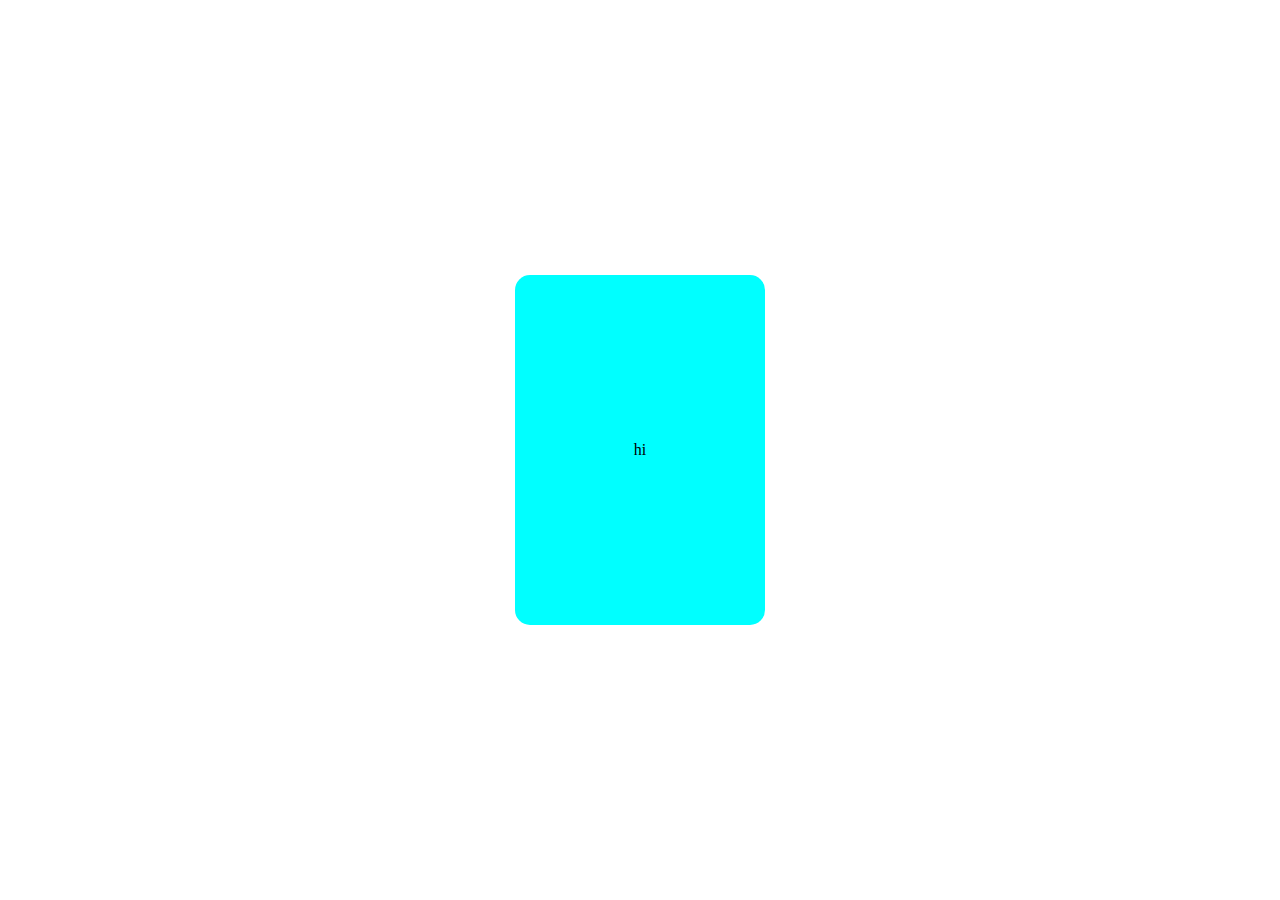
==== Battery Indicator/index.html @ 07c637db "initial commit" ====
<!DOCTYPE html>
<html lang="en">
<head>
    <meta charset="UTF-8">
    <meta name="viewport" content="width=device-width, initial-scale=1.0">
    <title>Battery Indicator</title>
    <link rel="stylesheet" href="style.css">
</head>
<body>
    <div class="box">
        <p>hi</p>
    </div>
</body>
</html>
---- Battery Indicator/style.css ----
*{
    margin: 0;
    padding: 0;
}
body{
    height: 100vh;
    display: flex;
    justify-content: center;
    align-items: center;
}
.box{
    width: 250px;
    height: 350px;
    background-color: aqua;
    display: flex;
    justify-content: center;
    align-items: center;
    border-radius: 15px;
}
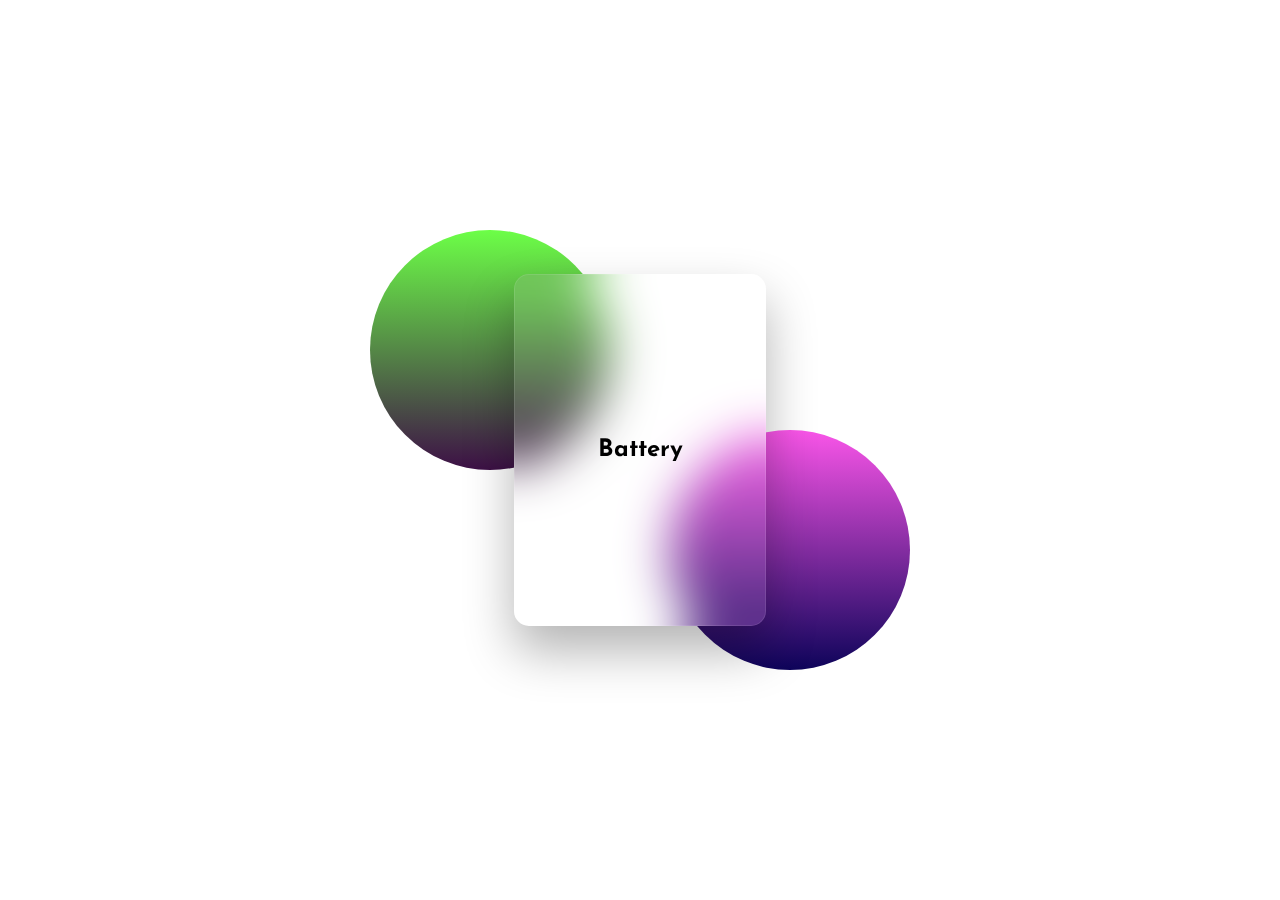
==== commit 80745de4: "z-index issue fixed" ====
--- a/Battery Indicator/index.html
+++ b/Battery Indicator/index.html
@@ -7,8 +7,10 @@
     <link rel="stylesheet" href="style.css">
 </head>
 <body>
-    <div class="box">
-        <p>hi</p>
+    <div class="sec">
+        <div class="box">
+            <h2>Battery</h2>
+        </div>
     </div>
 </body>
 </html>--- a/Battery Indicator/style.css
+++ b/Battery Indicator/style.css
@@ -1,19 +1,52 @@
-*{
+@import url('https://fonts.googleapis.com/css2?family=Josefin+Sans:ital,wght@0,100..700;1,100..700&display=swap');
+
+* {
     margin: 0;
     padding: 0;
+    font-family: "Josefin Sans", sans-serif;
+    font-optical-sizing: auto;
+    font-style: normal;
 }
-body{
+
+.sec {
     height: 100vh;
     display: flex;
     justify-content: center;
     align-items: center;
 }
-.box{
+
+.box {
+    position: relative;
     width: 250px;
     height: 350px;
-    background-color: aqua;
+    background-color: rgba(255, 255, 255, 0.1);
+    box-shadow: 0 25px 50px rgba(0, 0, 0, 0.297);
+    border: 1px solid rgba(255, 255, 255, 0.1);
+    z-index: 1;
+    backdrop-filter: blur(25px);
     display: flex;
     justify-content: center;
     align-items: center;
     border-radius: 15px;
-}+}
+
+.sec::before,
+.sec::after {
+    content: "";
+    position: absolute;
+    border-radius: 50%;
+}
+
+.sec::before {
+    width: 240px;
+    height: 240px;
+    background: linear-gradient(#6cff47, #3d1046);
+    transform: translate(-150px, -100px);
+}
+
+.sec::after {
+    width: 240px;
+    height: 240px;
+    background: linear-gradient(#f955e8, #0e045a);
+    transform: translate(150px, 100px);
+}
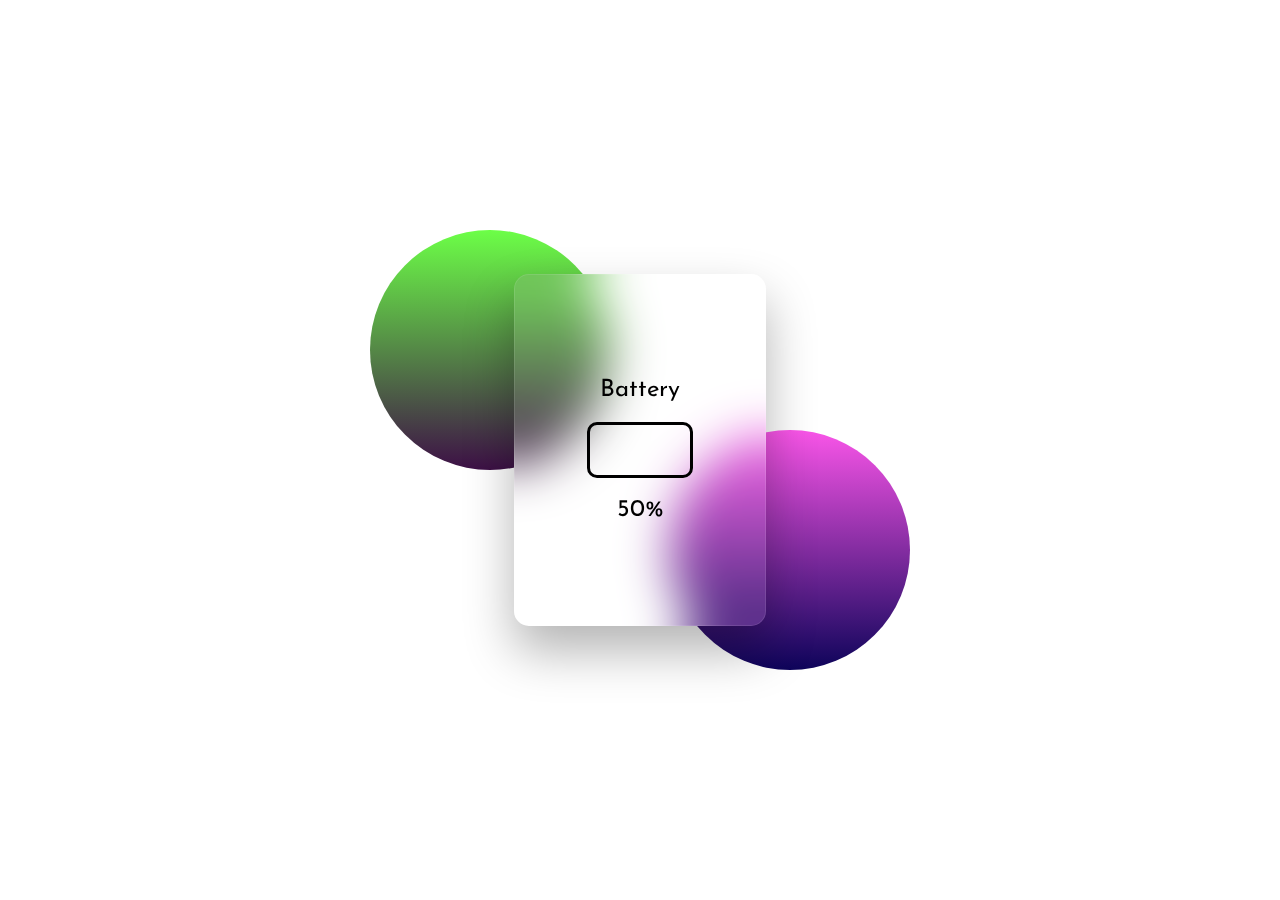
==== commit f74f6530: "battery shape added" ====
--- a/Battery Indicator/index.html
+++ b/Battery Indicator/index.html
@@ -10,6 +10,8 @@
     <div class="sec">
         <div class="box">
             <h2>Battery</h2>
+            <div class="batteryShape"></div>
+            <h2>50%</h2>
         </div>
     </div>
 </body>
--- a/Battery Indicator/style.css
+++ b/Battery Indicator/style.css
@@ -5,6 +5,7 @@
     padding: 0;
     font-family: "Josefin Sans", sans-serif;
     font-optical-sizing: auto;
+    font-weight: 400;
     font-style: normal;
 }
 
@@ -27,9 +28,16 @@
     display: flex;
     justify-content: center;
     align-items: center;
+    flex-direction: column;
     border-radius: 15px;
 }
-
+.batteryShape{
+    width: 100px;
+    height: 50px;
+    border: 3px solid black;
+    border-radius: 10px;
+    margin: 20px 0;
+}
 .sec::before,
 .sec::after {
     content: "";
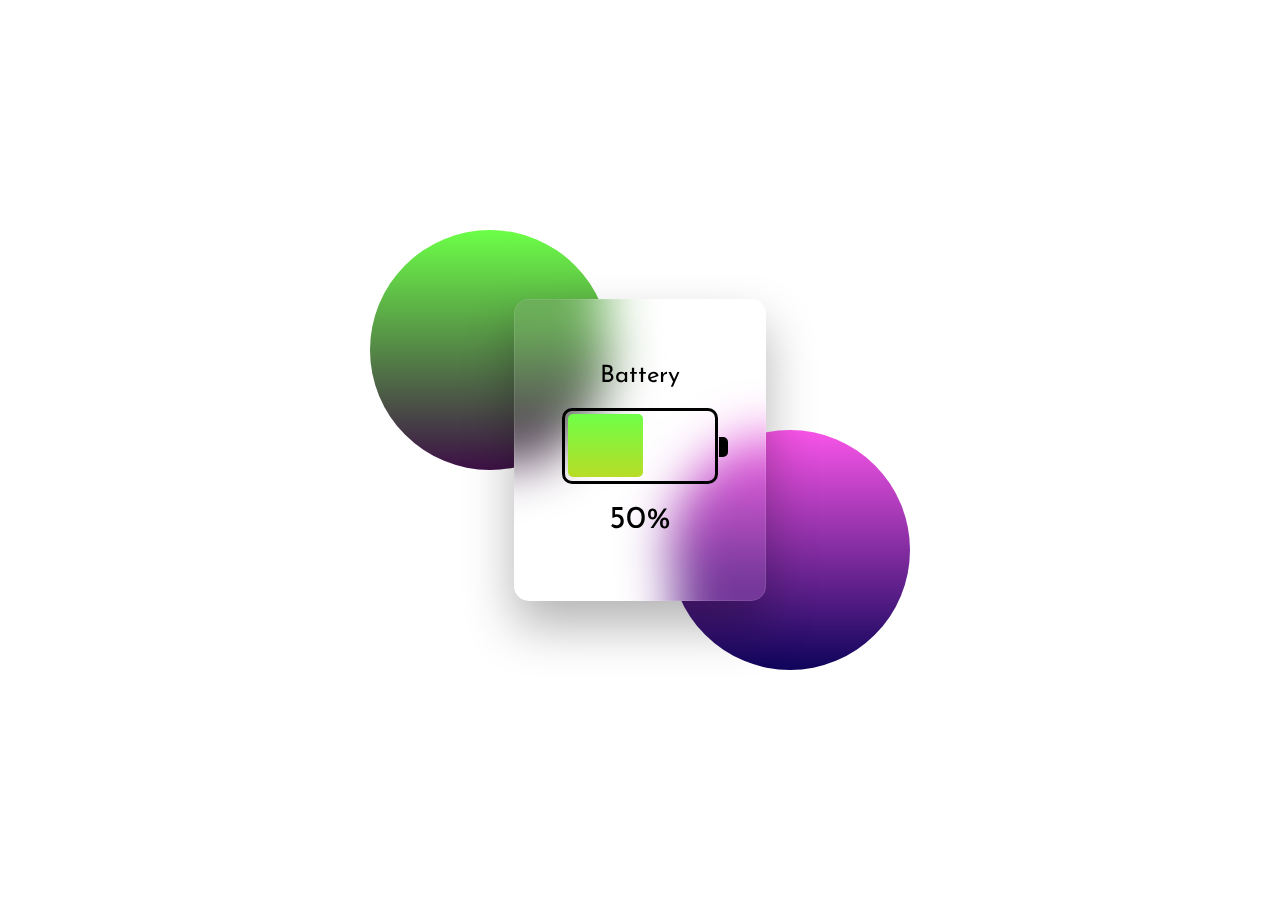
==== commit f9fd7999: "battery level added" ====
--- a/Battery Indicator/index.html
+++ b/Battery Indicator/index.html
@@ -10,8 +10,10 @@
     <div class="sec">
         <div class="box">
             <h2>Battery</h2>
-            <div class="batteryShape"></div>
-            <h2>50%</h2>
+            <div class="batteryShape">
+                <div class="level"></div>
+            </div>
+            <h1>50%</h1>
         </div>
     </div>
 </body>
--- a/Battery Indicator/style.css
+++ b/Battery Indicator/style.css
@@ -19,7 +19,7 @@
 .box {
     position: relative;
     width: 250px;
-    height: 350px;
+    height: 300px;
     background-color: rgba(255, 255, 255, 0.1);
     box-shadow: 0 25px 50px rgba(0, 0, 0, 0.297);
     border: 1px solid rgba(255, 255, 255, 0.1);
@@ -32,11 +32,29 @@
     border-radius: 15px;
 }
 .batteryShape{
-    width: 100px;
-    height: 50px;
+    width: 150px;
+    height: 70px;
     border: 3px solid black;
     border-radius: 10px;
     margin: 20px 0;
+}
+.batteryShape::before{
+    content: "";
+    position: absolute;
+    width: 9px;
+    height: 20px;
+    background-color: black;
+    top: 45.5%;
+    right: 15%;
+    border-top-right-radius: 5px;
+    border-bottom-right-radius: 5px;
+}
+.level{
+    width: 50%;
+    height: 90%;
+    background: linear-gradient(#6fff47, #b8dc26);
+    margin: 3px 3px;
+    border-radius: 5px;
 }
 .sec::before,
 .sec::after {
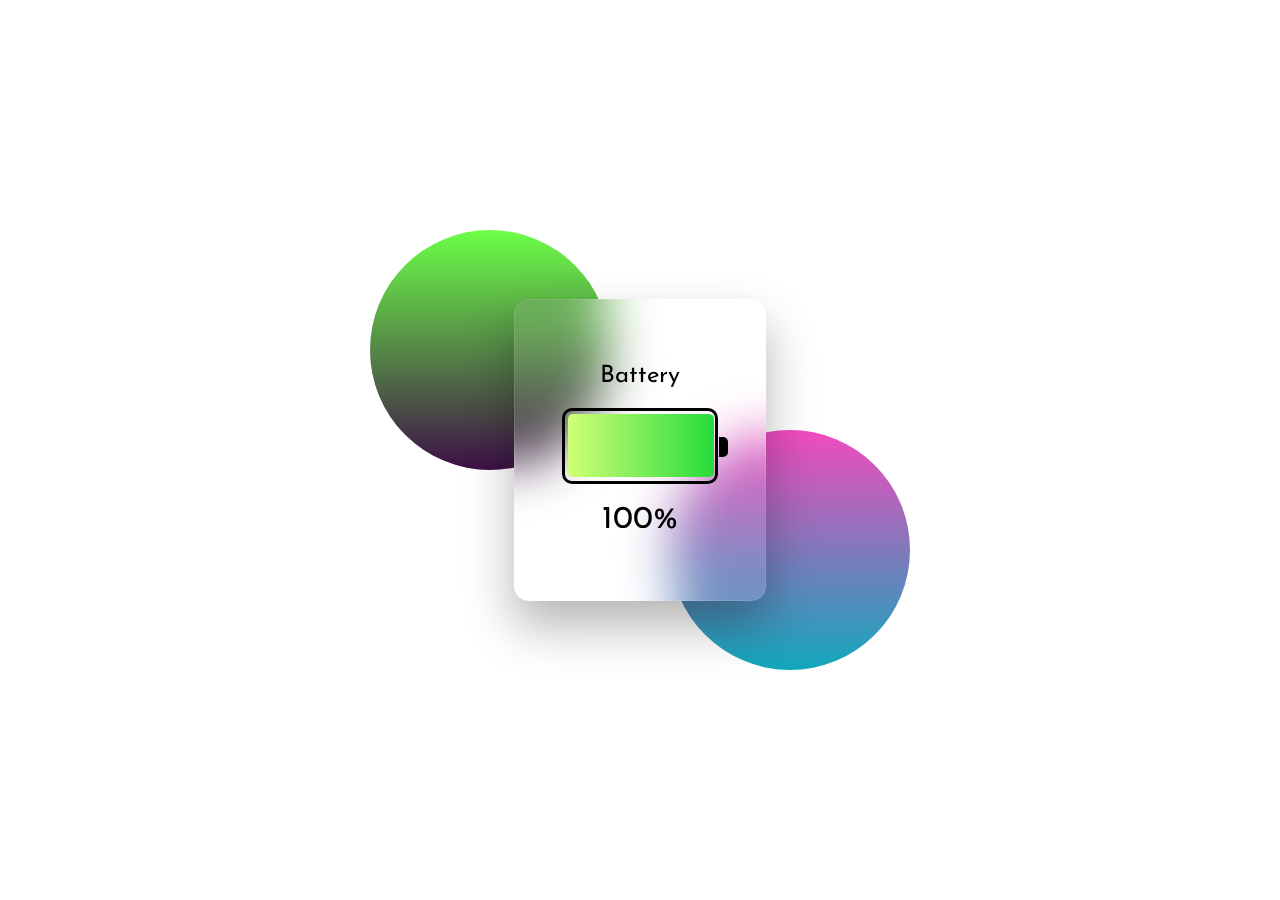
==== commit d2a82cb7: "battery level updated" ====
--- a/Battery Indicator/index.html
+++ b/Battery Indicator/index.html
@@ -11,10 +11,13 @@
         <div class="box">
             <h2>Battery</h2>
             <div class="batteryShape">
-                <div class="level"></div>
+                <div class="container">
+                    <div class="level"></div>
             </div>
-            <h1>50%</h1>
+            </div>
+            <h1 class="percent">50%</h1>
         </div>
     </div>
+<script src="script.js"></script>
 </body>
 </html>--- a/Battery Indicator/style.css
+++ b/Battery Indicator/style.css
@@ -49,11 +49,16 @@
     border-top-right-radius: 5px;
     border-bottom-right-radius: 5px;
 }
+.container{
+        width: 97%;
+        height: 90%;
+        margin: 3px 3px;
+        border-radius: 5px;
+}
 .level{
     width: 50%;
-    height: 90%;
-    background: linear-gradient(#6fff47, #b8dc26);
-    margin: 3px 3px;
+    height: 100%;
+    background: linear-gradient(90deg,#d1ff76, #26dc3b);
     border-radius: 5px;
 }
 .sec::before,
@@ -73,6 +78,6 @@
 .sec::after {
     width: 240px;
     height: 240px;
-    background: linear-gradient(#f955e8, #0e045a);
+    background: linear-gradient(#f24abd, #11a8bc);
     transform: translate(150px, 100px);
 }
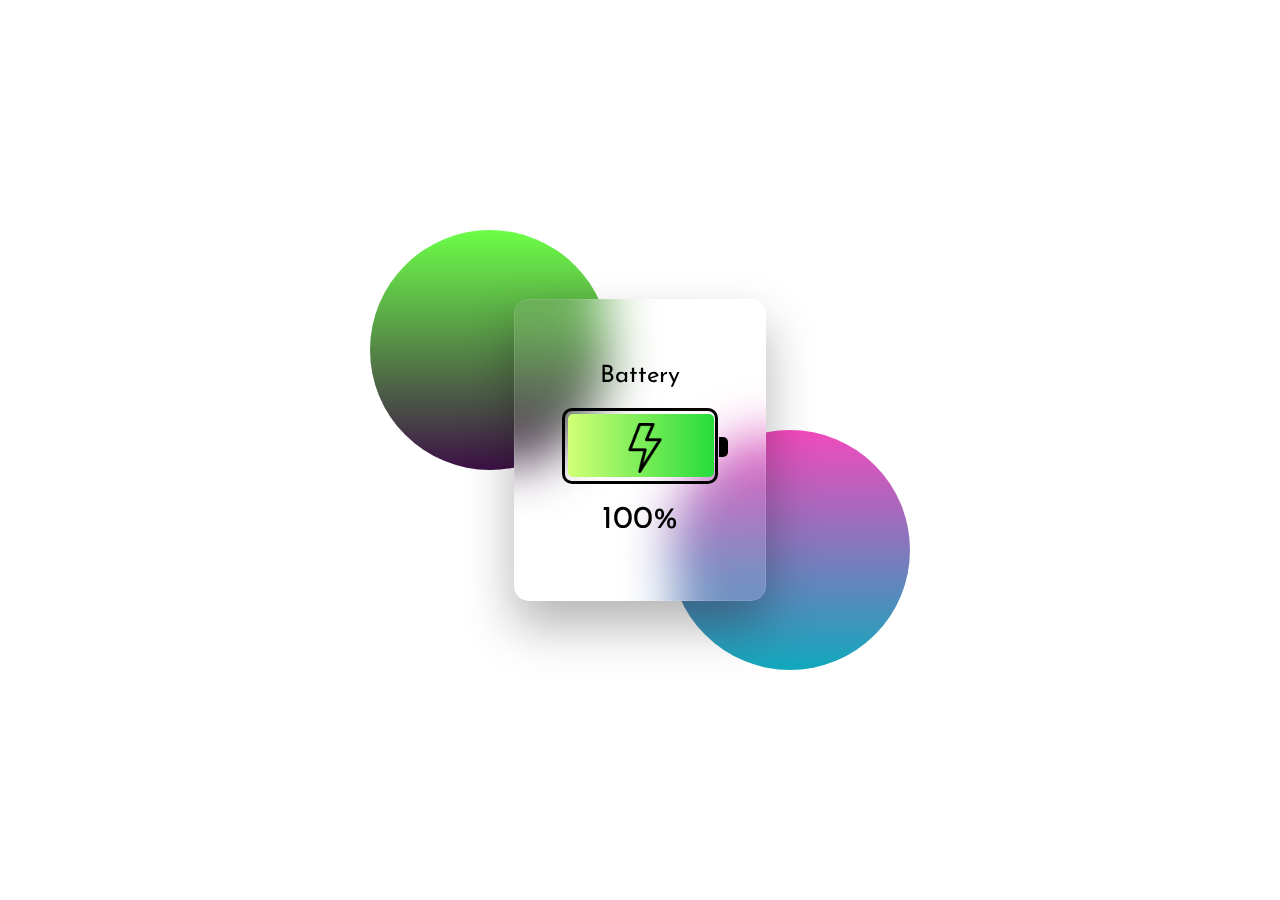
==== commit 6fbe1a85: "Charging battery Feature added" ====
--- a/Battery Indicator/index.html
+++ b/Battery Indicator/index.html
@@ -13,6 +13,7 @@
             <div class="batteryShape">
                 <div class="container">
                     <div class="level"></div>
+                    <div class="image"></div>
             </div>
             </div>
             <h1 class="percent">50%</h1>
--- a/Battery Indicator/style.css
+++ b/Battery Indicator/style.css
@@ -54,6 +54,17 @@
         height: 90%;
         margin: 3px 3px;
         border-radius: 5px;
+    }
+    .image{
+        position: absolute;
+        top: 41%;
+        left: 42%;
+        width: 50px;
+        height: 50px;
+        /* background-color: #26dc3b; */
+        background-image: url('./thunder.png');
+        background-size: cover;
+        visibility: hidden;
 }
 .level{
     width: 50%;
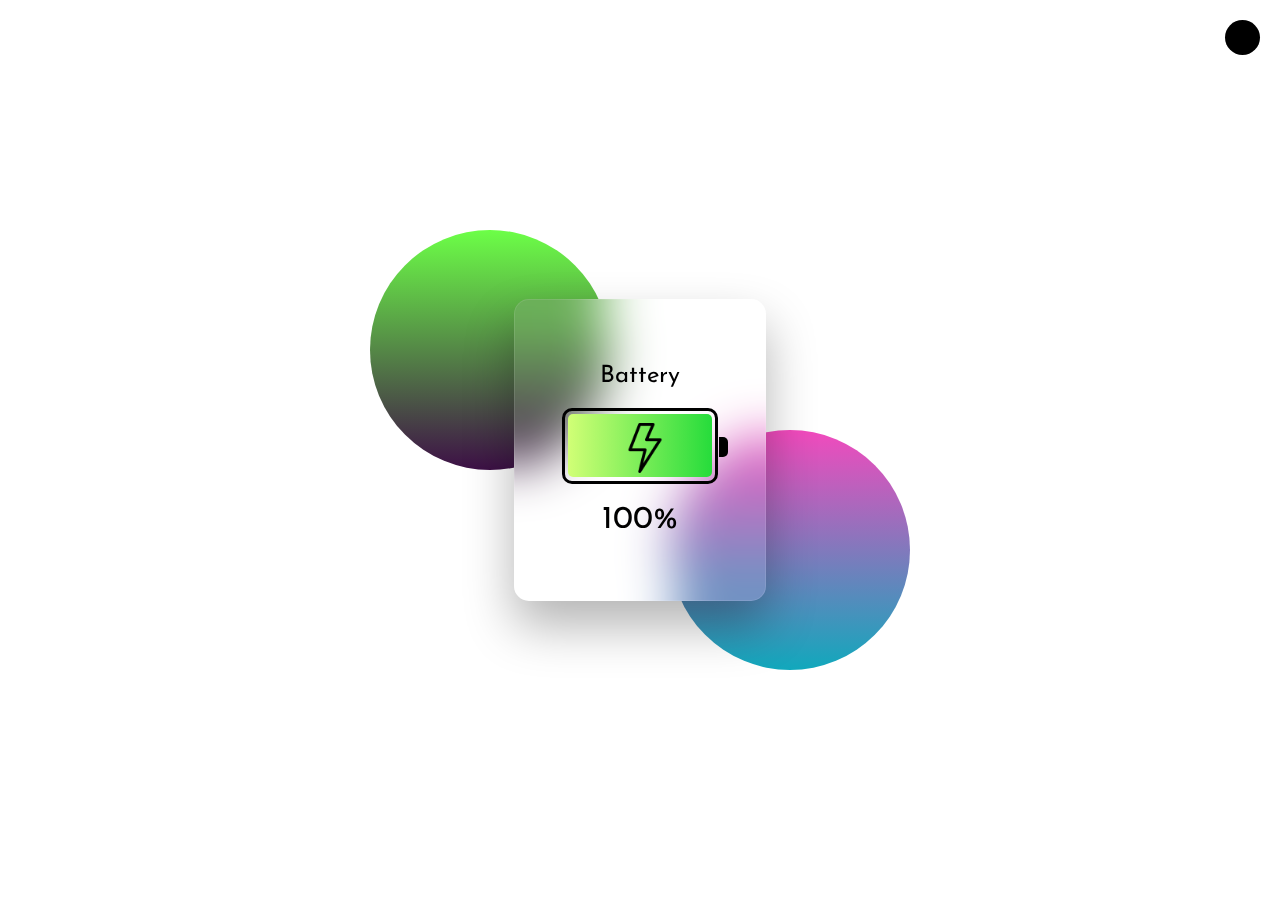
==== commit e2a8a4f6: "updated" ====
--- a/Battery Indicator/index.html
+++ b/Battery Indicator/index.html
@@ -8,6 +8,7 @@
 </head>
 <body>
     <div class="sec">
+        <div class="toggle"></div>
         <div class="box">
             <h2>Battery</h2>
             <div class="batteryShape">
--- a/Battery Indicator/style.css
+++ b/Battery Indicator/style.css
@@ -1,4 +1,6 @@
 @import url('https://fonts.googleapis.com/css2?family=Josefin+Sans:ital,wght@0,100..700;1,100..700&display=swap');
+@import url("https://fonts.googleapis.com/css2?family=Poppins&display=swap");
+
 
 * {
     margin: 0;
@@ -15,7 +17,23 @@
     justify-content: center;
     align-items: center;
 }
-
+.toggle{
+    position: absolute;
+    top: 20px;
+    right: 20px;
+    border-radius: 50%;
+    background-color: black;
+    height: 35px;
+    width: 35px;
+    display: flex;
+    justify-content: center;
+    align-items: center;
+}
+.toggle::before{
+    content: "\f186";
+  font-family: fontAwesome;
+  color: #fff;
+}
 .box {
     position: relative;
     width: 250px;
@@ -50,7 +68,7 @@
     border-bottom-right-radius: 5px;
 }
 .container{
-        width: 97%;
+        width: 96%;
         height: 90%;
         margin: 3px 3px;
         border-radius: 5px;
@@ -92,3 +110,12 @@
     background: linear-gradient(#f24abd, #11a8bc);
     transform: translate(150px, 100px);
 }
+.dark .toggle::before {
+    content: "\f185";
+    color: #161623;
+  }
+.toggle::before {
+    content: "\f186";
+    font-family: fontAwesome;
+    color: #fff;
+  }
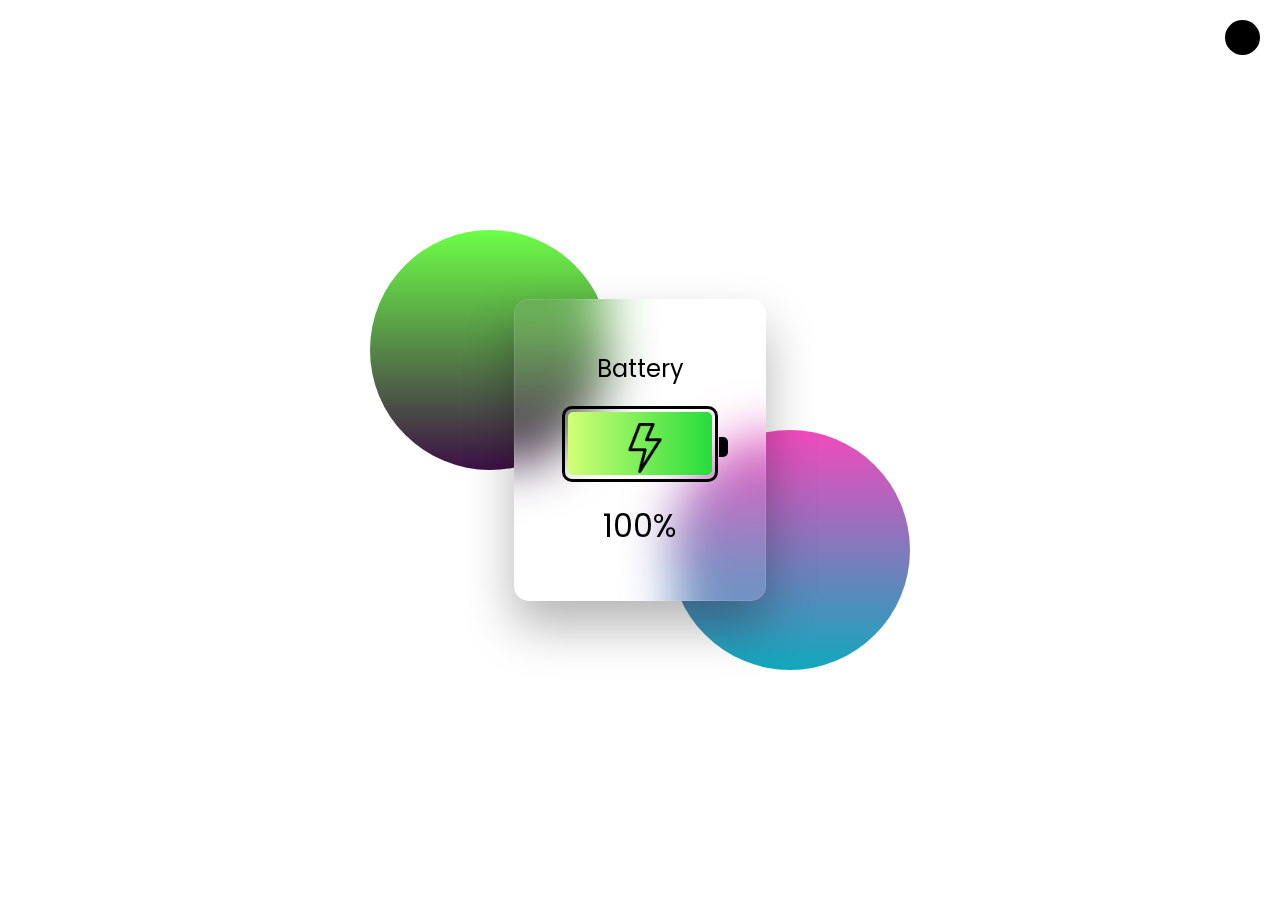
==== commit 9b54afb8: "updated" ====
--- a/Battery Indicator/index.html
+++ b/Battery Indicator/index.html
@@ -1,25 +1,25 @@
 <!DOCTYPE html>
 <html lang="en">
-<head>
-    <meta charset="UTF-8">
-    <meta name="viewport" content="width=device-width, initial-scale=1.0">
-    <title>Battery Indicator</title>
-    <link rel="stylesheet" href="style.css">
-</head>
-<body>
-    <div class="sec">
-        <div class="toggle"></div>
-        <div class="box">
-            <h2>Battery</h2>
-            <div class="batteryShape">
-                <div class="container">
-                    <div class="level"></div>
-                    <div class="image"></div>
+    <head>
+        <meta charset="UTF-8">
+        <meta name="viewport" content="width=device-width, initial-scale=1.0">
+        <title>Battery Indicator</title>
+        <link rel="stylesheet" href="style.css">
+    </head>
+    <body>
+        <div class="sec">
+            <div class="toggle"></div>
+            <div class="box">
+                <h2>Battery</h2>
+                <div class="batteryShape">
+                    <div class="container">
+                        <div class="level"></div>
+                        <div class="image"></div>
+                </div>
+                </div>
+                <h1 class="percent">50%</h1>
             </div>
-            </div>
-            <h1 class="percent">50%</h1>
         </div>
-    </div>
-<script src="script.js"></script>
-</body>
+        <script src="script.js"></script>
+    </body>
 </html>--- a/Battery Indicator/style.css
+++ b/Battery Indicator/style.css
@@ -6,6 +6,7 @@
     margin: 0;
     padding: 0;
     font-family: "Josefin Sans", sans-serif;
+    font-family: "Poppins", sans-serif;
     font-optical-sizing: auto;
     font-weight: 400;
     font-style: normal;
@@ -22,18 +23,25 @@
     top: 20px;
     right: 20px;
     border-radius: 50%;
-    background-color: black;
+    background-color: rgb(0, 0, 0);
     height: 35px;
     width: 35px;
     display: flex;
     justify-content: center;
     align-items: center;
 }
-.toggle::before{
+.toggle::before {
     content: "\f186";
-  font-family: fontAwesome;
-  color: #fff;
-}
+    font-family: fontAwesome;
+    color: #fff;
+  }
+  .dark .toggle {
+    background: #fff;
+  }
+  .dark .toggle::before {
+    content: "\f185";
+    color: #161623;
+  }
 .box {
     position: relative;
     width: 250px;
@@ -110,12 +118,5 @@
     background: linear-gradient(#f24abd, #11a8bc);
     transform: translate(150px, 100px);
 }
-.dark .toggle::before {
-    content: "\f185";
-    color: #161623;
-  }
-.toggle::before {
-    content: "\f186";
-    font-family: fontAwesome;
-    color: #fff;
-  }
+
+
